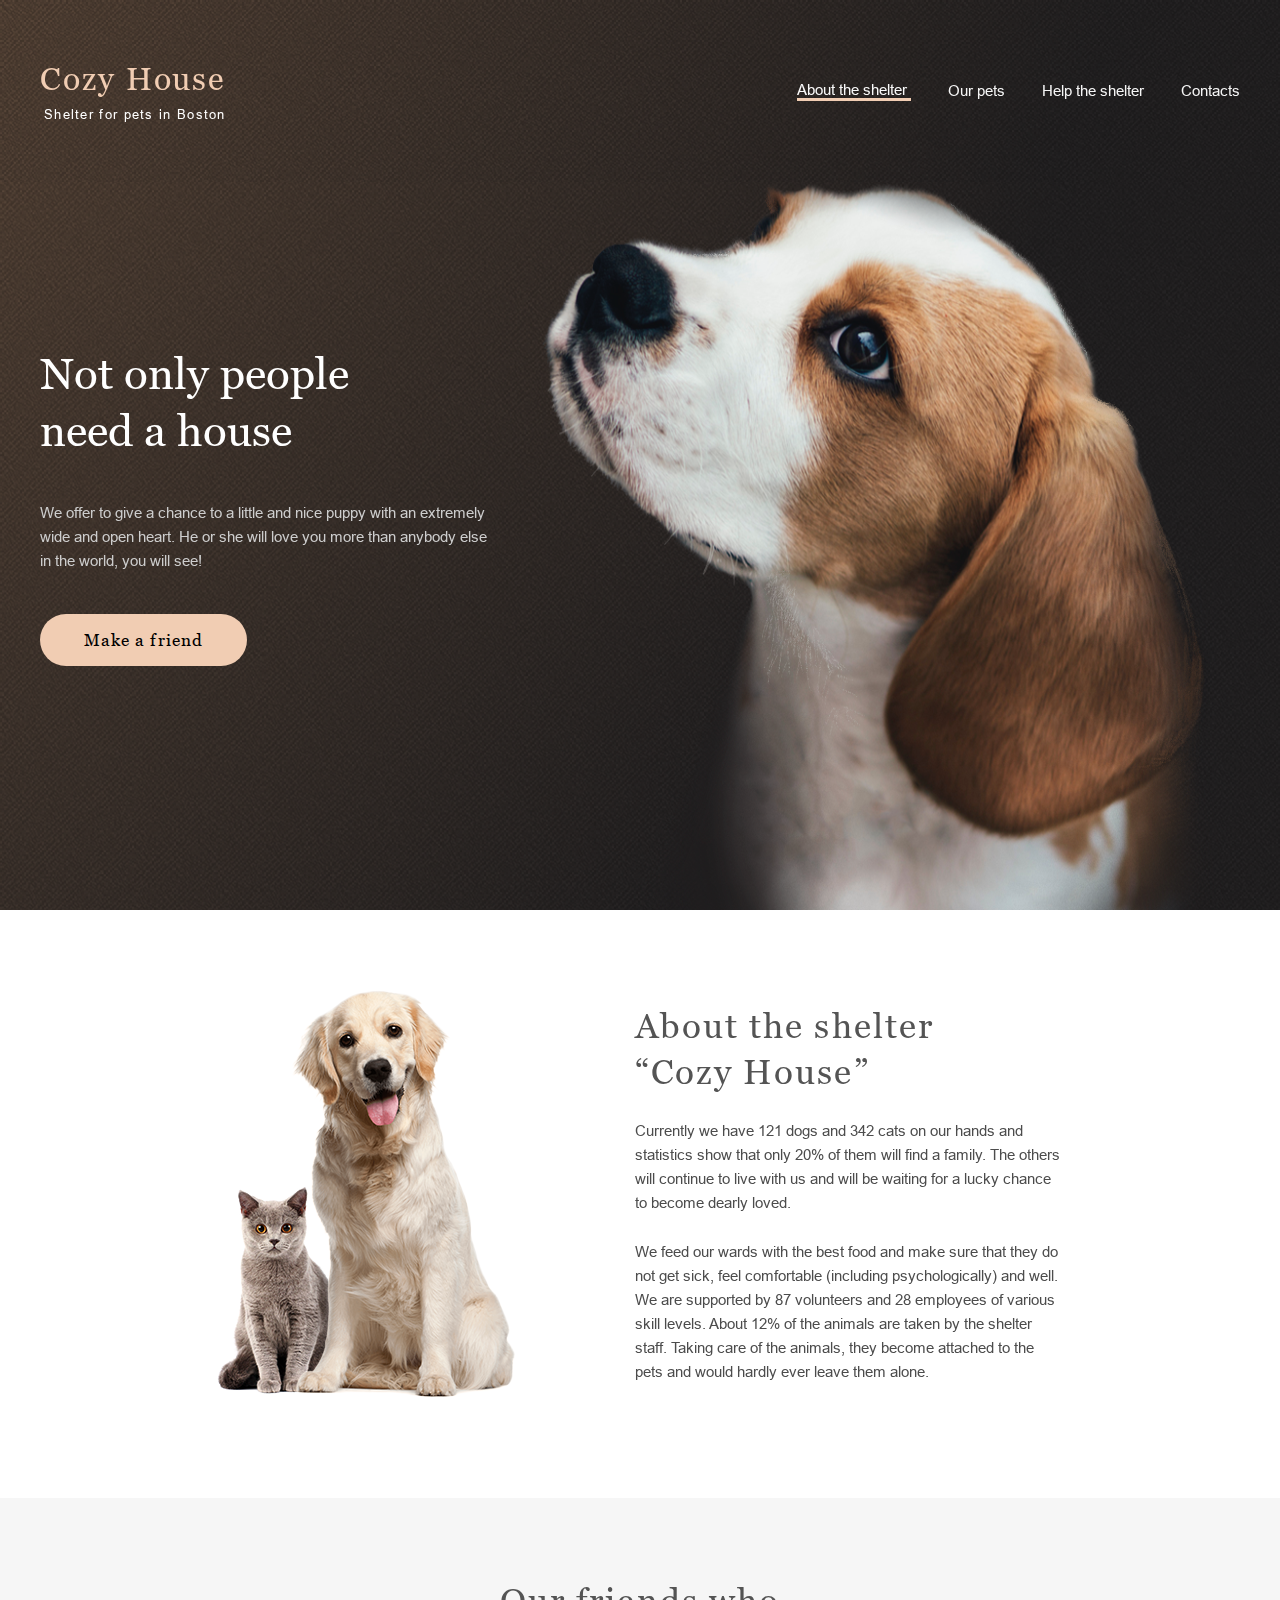
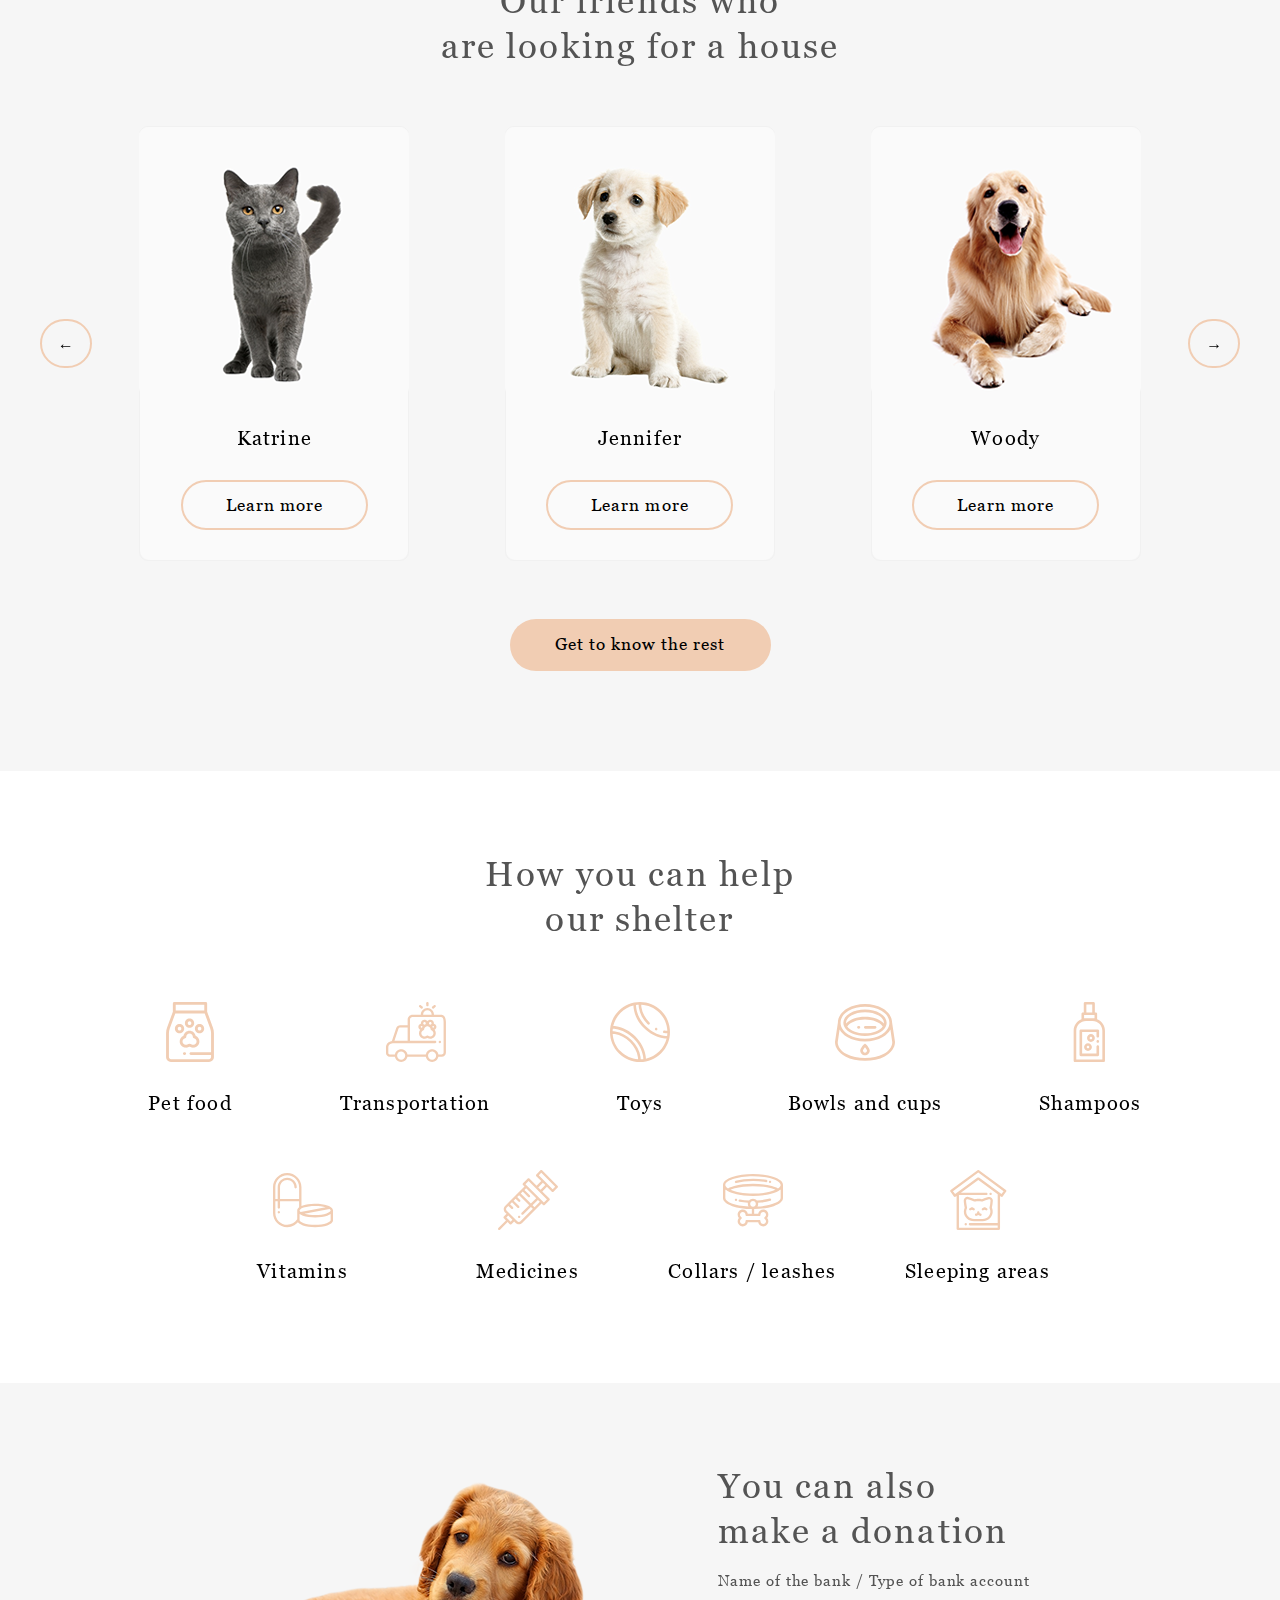
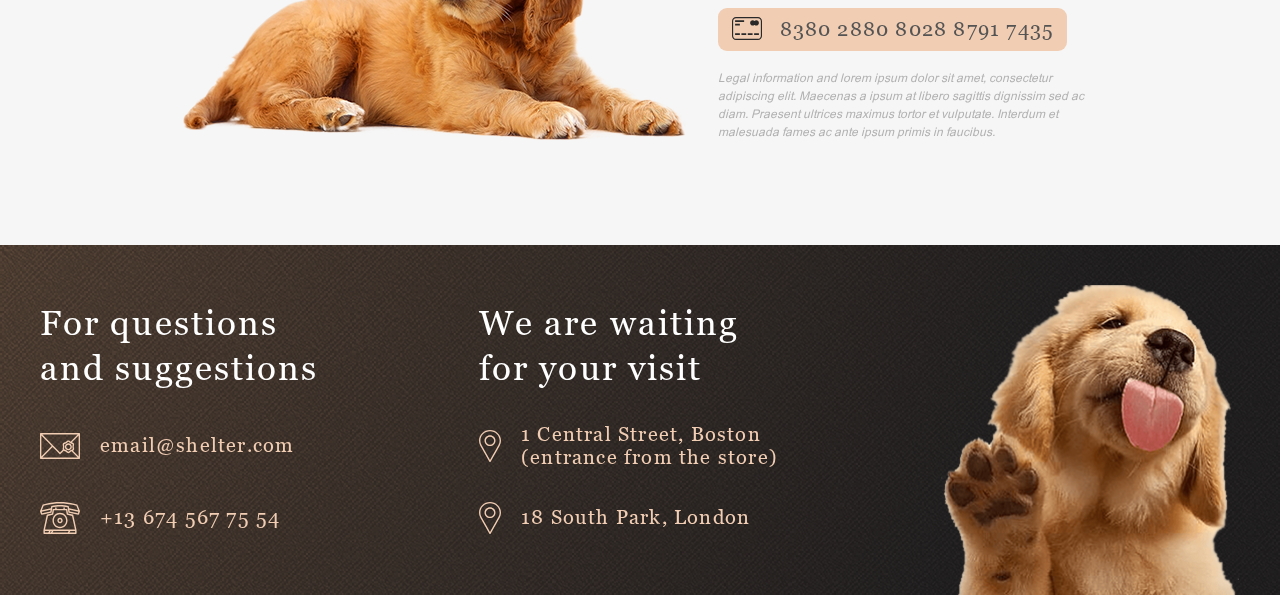
==== pages/main/index.html @ d2a50c0a "refactor: update the project with the previous data" ====
<!DOCTYPE html>
<html lang="en">
  <head>
    <meta charset="UTF-8" />
    <meta http-equiv="X-UA-Compatible" content="IE=edge" />
    <meta name="viewport" content="width=device-width, initial-scale=1.0" />
    <title>Shelter</title>
    <link rel="stylesheet" href="../normalize.css" />
    <link rel="stylesheet" href="style.css" />
    <link
      rel="shortcut icon"
      href="../../assets/icons/help/sleeping-area.svg"
      type="image/x-icon"
    />
  </head>
  <body>
    <!-- <div class="body-wrapper"> -->
    <header class="header">
      <div class="header__logo">
        <h1 class="header__logo logo_title"><a href="#">Cozy House</a></h1>
        <p class="header__logo logo_text">Shelter for pets in Boston</p>
      </div>
      <div class="nav-wrapper">
        <nav class="header__navigation">
          <ul class="navigation__list">
            <li class="navigation__item">
              <a href="#about">About the shelter</a>
            </li>
            <li class="navigation__item">
              <a href="../pets/index.html">Our pets</a>
            </li>
            <li class="navigation__item"><a href="#help">Help the shelter</a></li>
            <li class="navigation__item"><a href="#contacts">Contacts</a></li>
          </ul>
        </nav>
      </div>
      <div class="hamburger">
        <span class="line line1"></span>
        <span class="line line2"></span>
        <span class="line line3"></span>
      </div>
    </header>
    <main class="main">
      <section class="not-only">
        <div class="not-only__text">
          <h2 class="not-only__text_title">Not only people need a house</h2>
          <p class="not-only__text_text">
            We offer to give a chance to a little and nice puppy with an
            extremely wide and open heart. He or she will love you more than
            anybody else in the world, you will see!
          </p>
          <button class="not-only__text_button button" type="button">
            <a href="#friends">Make a friend</a>
          </button>
        </div>
        <div class="not-only__picture">
          <img
            src="../../assets/icons/pets-icons/start-screen-puppy.svg"
            alt="Puppy"
          />
        </div>
      </section>
      <section class="about">
        <div class="about__picture">
          <img
            src="../../assets/icons/pets-icons/about-pets.svg"
            alt="Cat and dog"
          />
        </div>
        <article class="about__text">
          <h3 class="about__text_title">About the shelter “Cozy House”</h3>
          <p class="about__text_text">
            Currently we have 121 dogs and 342 cats on our hands and statistics
            show that only 20% of them will find a family. The others will
            continue to live with us and will be waiting for a lucky chance to
            become dearly loved.
          </p>
          <p class="about__text_text">
            We feed our wards with the best food and make sure that they do not
            get sick, feel comfortable (including psychologically) and well. We
            are supported by 87 volunteers and 28 employees of various skill
            levels. About 12% of the animals are taken by the shelter staff.
            Taking care of the animals, they become attached to the pets and
            would hardly ever leave them alone.
          </p>
        </article>
      </section>
      <section class="friends" id="friends">
        <h3 class="friends__title">
          Our friends who<br />
          are looking for a house
        </h3>
        <section class="friends__items">
          <button class="pagination_button button_prev" type="button">
            &larr;
          </button>
          <div class="items-container">
            <div class="friends__items_item" data-pet="Katrine">
              <div class="item_inner" data-pet="Katrine">
                  <img class="pet-photo-front"
                    src="../../assets/images/pets/katrine.png"
                    alt="Katerine the cat"
                    data-pet="Katrine"
                  />
                  <h4 class="friends__item_title front" data-pet="Katrine">Katrine</h4>
                  <button
                    class="friends__item_button button front"
                    type="button"
                    data-pet="Katrine"
                  >
                    Learn more
                  </button>
              </div>
            </div>
            <div class="friends__items_item" data-pet="Jennifer">
              <div class="item_inner" data-pet="Jennifer">
                  <img
                    class="pet-photo-front"
                    src="../../assets/images/pets/jennifer.png"
                    alt="Jennifer the puppy"
                    data-pet="Jennifer"
                  />
                  <h4 class="friends__item_title front" data-pet="Jennifer">Jennifer</h4>
                  <button
                    class="friends__item_button button front"
                    type="button"
                    data-pet="Jennifer"
                  >
                    Learn more
                  </button>
                </div>
              </div>
            <div class="friends__items_item" data-pet="Woody">
              <div class="item_inner" data-pet="Woody">
                  <img
                  class="pet-photo-front"
                    src="../../assets/images/pets/woody.png"
                    alt="Woody the dog"
                    data-pet="Woody"
                  />
                  <h4 class="friends__item_title front" data-pet="Woody">Woody</h4>
                  <button
                    class="friends__item_button button front"
                    type="button"
                    data-pet="Woody"
                  >
                    Learn more
                  </button>
              </div>
            </div>
          </div>
          <button class="pagination_button button_next" type="button">
            &rarr;
          </button>
        </section>
        <button class="button friends__button" type="button">
          <a href="../../pages/pets/index.html">Get to know the rest</a>
        </button>
      </section>
      <section class="help" id="help">
        <h3 class="help__title">How you can help our shelter</h3>
        <div class="help__items">
          <figure class="help__items_item">
            <img
              class="help__items_item pet-food"
              src="../../assets/icons/help/pet-food.svg"
              alt="pet food"
            />
            <h4 class="help__items_caption">Pet food</h4>
          </figure>
          <figure class="help__items_item">
            <img
              class="help__items_item transportation"
              src="../../assets/icons/help/transportation.svg"
              alt="transportation"
            />
            <h4 class="help__items_caption">Transportation</h4>
          </figure>
          <figure class="help__items_item">
            <img
              class="help__items_item toys"
              src="../../assets/icons/help/toys.svg"
              alt="toys"
            />
            <h4 class="help__items_caption">Toys</h4>
          </figure>
          <figure class="help__items_item">
            <img
              class="help__items_item bowls-and-cups"
              src="../../assets/icons/help/bowls-and-cups.svg"
              alt="Bowls and cups"
            />
            <h4 class="help__items_caption">Bowls and cups</h4>
          </figure>
          <figure class="help__items_item">
            <img
              class="help__items_item shampoos"
              src="../../assets/icons/help/shampoos.svg"
              alt="Shampoos"
            />
            <h4 class="help__items_caption">Shampoos</h4>
          </figure>
          <!-- <div class="item-additional-container"> -->
          <figure class="help__items_item">
            <img
              class="help__items_item vitamins"
              src="../../assets/icons/help/vitamins.svg"
              alt="Vitamins"
            />
            <h4 class="help__items_caption">Vitamins</h4>
          </figure>
          <figure class="help__items_item">
            <img
              class="help__items_item medicines"
              src="../../assets/icons/help/medicines.svg"
              alt="medicines"
            />
            <h4 class="help__items_caption">Medicines</h4>
          </figure>
          <figure class="help__items_item">
            <img
              class="help__items_item collars-leashes"
              src="../../assets/icons/help/collars-leashes.svg"
              alt="collars-leashes"
            />
            <h4 class="help__items_caption">Collars / leashes</h4>
          </figure>
          <figure class="help__items_item">
            <img
              class="help__items_item sleeping-areas"
              src="../../assets/icons/help/sleeping-area.svg"
              alt="sleeping-areas"
            />
            <h4 class="help__items_caption">Sleeping areas</h4>
          </figure>
          <!-- </div> -->
        </div>
      </section>
      <section class="donation">
        <div class="donation__picture">
          <img
            src="../../assets/icons/pets-icons/donation-dog.svg"
            alt="Dog is waiting for your donation"
          />
        </div>
        <article class="donation__text">
          <h3 class="donation__text_title">You can also make a donation</h3>
          <p class="donation__text_text">
            Name of the bank / Type of bank account
          </p>
          <div class="donation__text_card-input">
            <a href="#.">8380 2880 8028 8791 7435</a>
          </div>
          <p class="donation__text_text-terms">
            Legal information and lorem ipsum dolor sit amet, consectetur
            adipiscing elit. Maecenas a ipsum at libero sagittis dignissim sed
            ac diam. Praesent ultrices maximus tortor et vulputate. Interdum et
            malesuada fames ac ante ipsum primis in faucibus.
          </p>
        </article>
      </section>
    </main>
    <footer class="footer" id="contacts">
      <div class="footer_contacts">
        <h3 class="contacts">For questions and suggestions</h3>
        <div class="contacts_email_container">
          <img src="../../assets/icons/other/email.svg" alt="" />
          <a href="mailto:email@shelter.com" class="contacts_email"
            >email@shelter.com</a
          >
        </div>
        <div class="contacts_phone_container">
          <img src="../../assets/icons/other/phone.svg" alt="" />
          <a href="tel:+13 674 567 75 54" class="contacts_phone"
            >+13 674 567 75 54</a
          >
        </div>
      </div>
      <div class="footer_situation">
        <h3 class="situation">We are waiting for your visit</h3>
        <div class="situation_container_boston">
          <img src="../../assets/icons/other/marker-spot.svg" alt="" />
          <a
            href="https://goo.gl/maps/SmED6TMY1D9RCMw39"
            class="situation_boston"
            target="_blank"
            >1 Central Street, Boston <br />(entrance from the store)</a
          >
        </div>
        <div class="situation_container_london">
          <img src="../../assets/icons/other/marker-spot.svg" alt="" />
          <a
            href="https://goo.gl/maps/Q21a84q6QTyJuNzE8"
            class="situation_london"
            target="_blank"
            >18 South Park, London
          </a>
        </div>
      </div>
      <div class="footer-dog">
        <img src="../../assets/icons/pets-icons/footer-puppy.svg" alt="Puppy" />
      </div>
    </footer>
    <!-- </div> -->
    <div class="popup-dark-container">
      <div class="modal">
        <div class="popup-close pagination_button">	
          &#215;
        </div>
        <div class="popup-window"></div>
      </div>
    </div>
    <script type="module" src="script.js"></script>
  </body>
</html>
---- pages/main/style.css ----
:root {
  --color-light-xl: #ffffff;
  --color-light-l: #f6f6f6;
  --color-light-s: #fafafa;
  --color-dark-s: #cdcdcd;
  --color-dark-m: #b2b2b2;
  --color-dark-l: #545454;
  --color-dark-xl: #4c4c4c;
  --color-dark-2xl: #444444;
  --color-dark-3xl: #292929;
  --color-primary: #f1cdb3;
  --color-primary-light: #fddcc4;
  --main-text-color: #000000;
  --h2: 2.75rem;
  --h3: 2.1875rem;
  --h3-mobile: 1.5625rem;
  --h4: 1.25rem;
  --h5-pLarge: 0.9375rem;
  --pSmall: 0.75rem;
  --button-size: 1.0625rem;
  --p-mobile-menu: 2rem;
}

@font-face {
  font-family: Arial;
  src: url(../../assets/fonts/arial/arial-italic.ttf);
  src: url(../../assets/fonts/arial/arial-regular.ttf);
}

@font-face {
  font-family: Georgia;
  src: url(../../assets/fonts/georgia/georgia-bold.ttf);
  src: url(../../assets/fonts/georgia/georgia-italic.ttf);
  src: url(../../assets/fonts/georgia/georgia-regular.ttf);
}

html {
  box-sizing: border-box;
  scroll-behavior: smooth;
}

*,
*::before,
*::after {
  box-sizing: inherit;
  padding: 0;
  margin: 0;
  border: 0;
}

h1,
h2,
h3,
h4,
h5,
h6 {
  margin: 0;
}

/* body styles start */

body {
  max-width: 1280px;
  margin: 0 auto;
  height: 100%;
  overflow-x: hidden;
  display: flex;
  flex-direction: column;
  /* padding: 0 40px; */
}

::-webkit-scrollbar {
  width: 0;
}

/* body styles end */

/* header styles start */

.header {
  margin: 0 auto;
  width: 100%;
  padding: 60px 40px;
  display: flex;
  /* justify-content: space-between; */
  align-items: center;
  background: url(../../assets/noise_transparent@2x.png),
    url(../../assets/images/startscreen-background.png) no-repeat;
}

.header__logo {
  cursor: pointer;
}

.header__logo.logo_title {
  font-size: var(--p-mobile-menu);
  color: var(--color-primary);
  padding-bottom: 0.625rem;
  letter-spacing: 0.06em;
}

.header__logo.logo_text {
  font-size: 13px;
  color: var(--color-light-xl);
  letter-spacing: 0.1em;
  padding-left: 4px;
}

.header__navigation {
  margin-left: auto;
}

.navigation__list {
  min-width: 443px;
  display: flex;
  flex-wrap: wrap;
  flex-direction: row;
  justify-content: space-between;
  align-items: center;
  /* gap: 2.33em; */
}

.navigation__item {
  font-size: var(--h5-pLarge);
}

.nav-wrapper {
  margin-left: auto;
}

.header__logo.logo_text,
.navigation__item,
.not-only__text_text,
.about__text_text {
  font-family: Arial;
  font-weight: normal;
}

.header__logo.logo_title,
.not-only__text_title,
.about__text_title,
.friends__title,
.help__title,
.donation__text_title,
.footer,
.friends__item_title,
.help__items_caption,
.donation,
.contacts,
.situation {
  font-family: Georgia;
  font-weight: normal;
}

.not-only__text_text {
  color: var(--color-dark-s);
}

.navigation__item a {
  color: var(--color-light-l);
}

.navigation__item a:hover {
  color: var(--color-light-s);
}

.navigation__item:nth-child(1) a {
  color: var(--color-light-s);
}

.navigation__item:nth-child(1) a::after {
  content: "";
  display: block;
  width: 7.6em;
  border-bottom: 3px solid var(--color-primary);
}

.hamburger {
  display: none;
  flex-direction: column;
  justify-content: center;
  align-items: center;
  width: 30px;
  height: 25px;
  cursor: pointer;
  user-select: none;
}

.line {
  width: 100%;
  height: 2px;
  background-color: var(--color-primary);
  margin: 3px 0;
  transition: all 0.3s ease-in-out;
}

.hamburger.open .line1 {
  transform: translateY(17px) rotate(90deg) translateY(4px);
}

.hamburger.open .line2 {
  transform: translateY(9px) rotate(90deg) translateY(14px);
}

.hamburger.open .line3 {
  transform: translateY(1px) rotate(90deg) translateY(-6px);
}

@media (max-width: 1279px) {
  .body {
    max-width: 1279px;
  }

  .header {
    width: 100%;
    background-position: center;
    padding: 30px;
    padding-bottom: 0;
  }

  .navigation__item:nth-child(1) a::after {
    top: 4.67em;
  }
}

@media (max-width: 768px) {
  body.open {
    overflow-y: hidden;
  }

  @keyframes slideIn {
    from {
      left: 50%;
    }
    to {
      left: 100%;
    }
  }

  @keyframes slideOut {
    from {
      left: 100%;
    }
    to {
      left: 50%;
    }
  }

  .header {
    padding: 30px 30px 0;
  }

  .navigation__list {
    display: flex;
    flex-direction: column;
    align-items: center;
    justify-content: center;
    gap: 40px;
    position: fixed;
    width: 320px;
    right: -520px;
    top: 0;
    background: var(--color-dark-3xl);
    overflow: hidden;
    z-index: 1000;
    height: 100%;
  }

  .navigation__list.open {
    display: flex;
    position: fixed;
    right: 0px;
    width: 320px;
    color: var(--color-light-s);
    flex-direction: column;
    justify-content: center;
    align-items: center;
    gap: 40px;
    z-index: 1000;
  }

  .nav-wrapper {
    position: relative;
    right: -1020px;
    z-index: 1;
    pointer-events: none;
    background: rgba(0, 0, 0, 0);
    transition: 0.01s all;
  }

  .nav-wrapper.open {
    position: absolute;
    left: 0;
    right: 0;
    width: 100%;
    height: 10000vh;
    z-index: 1;
    pointer-events: all;
    background: rgba(0, 0, 0, 0.4);
    transition: 0.01s all;
  }

  .navigation__item:nth-child(1) a::after {
    top: 10em;
  }

  .hamburger {
    position: fixed;
    right: 30px;
    display: flex;
    z-index: 20;
  }
}

@media (max-width: 321px) {
  .header {
    padding: 30px 10px 0;
    padding-right: 53px;
  }

  .header__logo.open {
    position: absolute;
    top: 15px;
    left: 10px;
    z-index: 10;
  }

  .navigation__list.open {
    right: 0px;
    width: 320px;
  }
}

/* header styles end */

/* not-only styles start */

.not-only {
  margin: 0 auto;
  width: 100%;
  position: relative;
  background: url(../../assets/noise_transparent@2x.png),
    url(../../assets/images/startscreen-background.png);
  background-position: center -7.609375rem;
  padding: 0 40px;
  display: flex;
  justify-content: space-between;
  flex-wrap: wrap;
}

.not-only__text {
  max-width: 28.75rem;
  padding-top: 10.1875rem;
}

.not-only__text_title {
  color: var(--color-light-xl);
  font-size: var(--h2);
  width: 19.375rem;
  line-height: 130%;
}

.not-only__text_text,
.about__text {
  line-height: 160%;
  font-size: var(--h5-pLarge);
}

.not-only__text_text,
.not-only__text_title {
  padding-bottom: 2.6rem;
}

.not-only__text_button {
  background-color: var(--color-primary);
  color: var(--main-text-color);
}

.not-only__picture img {
  height: auto;
  /* width: 100%; */
  max-width: 100%;
}

@media (max-width: 1279px) {
  .not-only {
    padding: 0 30px;
    padding-top: 60px;
    background-position: center -27.875rem;
    justify-content: center;
    flex-wrap: wrap;
  }

  .not-only__text {
    padding-top: 0;
    padding-bottom: 100px;
  }

  .not-only__text_button {
    margin-left: 126px;
  }

  .not-only__picture {
    padding-left: 135px;
  }
}

@media (max-width: 767px) {
  .not-only {
    width: 100%;
    padding: 60px 10px 0;
  }

  .not-only__text {
    text-align: center;
  }

  .not-only__text_title {
    width: 100%;
  }

  .not-only__text_button {
    margin-left: 0;
  }
}

@media (max-width: 650px) {
  .not-only__picture {
    padding-left: 0px;
  }
}

@media (max-width: 321px) {
  .not-only__text_title {
    width: calc(100% - 40px);
    font-size: var(--h3-mobile);
    letter-spacing: 0.06em;
    margin-left: 20px;
  }

  .not-only__picture {
    max-width: 261px;
    margin-left: 40px;
  }
}

/* not-only styles end */

/* button styles */

.button {
  width: 207px;
  height: 52px;
  border-radius: 100px;
  letter-spacing: 0.06em;
  font-family: "Georgia";
  font-style: normal;
  font-weight: 400;
  font-size: var(--button-size);
}

.button,
.pagination_button {
  cursor: pointer;
  transform: scale(1);
  transition: transform background-color 0.5s;
}

.button:hover,
.pagination_button:hover {
  background-color: var(--color-primary-light);
  transform: scale(1.2);
  transition: transform 0.5s;
}

/* about section styles start */

.about {
  margin: 0 auto;
  padding: 80px 156px 100px;
  display: flex;
  justify-content: space-around;
  align-items: center;
}

.about__text {
  width: 100%;
  max-width: 26.875rem;
  /* margin-left: 7.35rem; */
  color: var(--color-dark-xl);
}

.about__text_title,
.friends__title,
.help__title,
.donation__text_title {
  font-size: var(--h3);
  color: var(--color-dark-l);
  line-height: 130%;
  width: 23.125rem;
  letter-spacing: 0.06em;
}

.about__text h3:nth-child(1),
.about__text p:nth-child(2) {
  padding-bottom: 25px;
}

.about__picture img {
  height: auto;
  max-width: 100%;
}

@media (max-width: 1080px) {
  .about {
    padding: 80px 40px 100px;
  }

  .about__picture img {
    padding-right: 20px;
  }
}

@media (max-width: 769px) {
  .about {
    flex-direction: column-reverse;
    gap: 80px;
    align-items: center;
  }

  .about__picture img {
    padding-right: 0;
  }
}

@media (max-width: 767px) {
  .about__text_title {
    text-align: center;
    margin: 0 auto;
    width: 80%;
  }

  .about__text_text {
    text-align: justify;
  }
}

@media (max-width: 321px) {
  .about {
    padding: 42px 25px;
    gap: 42px;
  }

  .about__text_title {
    width: 100%;
    font-size: var(--h3-mobile);
    text-align: center;
  }

  .about__text {
    width: 100%;
    margin-left: 0;
    text-align: justify;
  }

  .about__picture {
    max-width: 261px;
  }
}

/* about section styles end */

/* friends section styles start */

.friends {
  width: 100%;
  background-color: var(--color-light-l);
  display: flex;
  flex-direction: column;
  justify-content: center;
  align-items: center;
  padding: 80px 40px 100px;
  gap: 3.6rem;
}

.friends__title {
  text-align: center;
  width: 25rem;
  letter-spacing: 0.06em;
}

.friends__items {
  position: relative;
  min-width: 100%;
  display: flex;
  justify-content: space-between;
  align-items: center;
  cursor: pointer;
}

.items-container {
  width: 100%;
  display: flex;
  justify-content: space-around;
  align-items: center;
}

.friends__items_item {
  position: inherit;
  flex-basis: 270px;
  height: 435px;
  border: 1px solid #f1f1f1;
  border-radius: 9px;
  perspective: 1px;
}

.item_inner {
  position: relative;
  width: 270px;
  height: 100%;
  background-color: var(--color-light-s);
  display: flex;
  flex-direction: column;
  justify-content: center;
  align-items: center;
  padding: 0 41.5px 30px;
  position: absolute;
  width: 100%;
  height: 100%;
  border-radius: 10px;
  z-index: 10;
}

.item_inner img {
  height: auto;
  width: 270px;
  border-radius: 9px;
}

.friends__items_item:hover .item_inner {
  background-color: var(--color-light-xl);
  box-shadow: 0 5px 30px 0 rgba(0,0,0,0.2);
}

.friends__items_item:hover .friends__item_button {
  background-color: var(--color-primary);
}

.friends__item_title {
  padding: 30px 0;
  font-size: var(--h4);
  letter-spacing: 0.06em;
}

.friends__item_button {
  border: 2px solid var(--color-primary);
  border-radius: 100px;
  width: 187px;
  background-color: inherit;
}

.friends__item_button:hover,
.pagination_button:hover {
  border: none;
}

.pagination_button {
  width: 56px;
  height: 49px;
  border: 2px solid var(--color-primary);
  border-radius: 100px;
  background-color: inherit;
}

.friends__button {
  width: 261px;
  background-color: var(--color-primary);
}

@media (max-width: 1050px) {
  .friends__items_item:nth-child(3) {
    display: none;
  }
}

@media (max-width: 769px) {
  .items-container {
    gap: 40px;
  }

  .friends__title {
    width: 100%;
  }
}

@media (max-width: 706px) {
  .friends__items_item:nth-child(2) {
    display: none;
  }

  .friends__items {
    flex-wrap: wrap;
    justify-content: space-around;
  }

  .friends__items_item {
    margin-bottom: 20px;
  }

  .pagination_button {
    width: 52px;
    height: 52px;
  }

  .button_prev {
    order: 1;
  }

  .button_next {
    order: 2;
  }
}

@media (max-width: 321px) {
  .friends {
    width: 100%;
    padding: 42px 10px;
    gap: 42px;
  }

  .friends__title {
    font-size: var(--h3-mobile);
  }
}


@keyframes move-right {
  from {left: -640px;}
  to {left: -1280px;}
}

.transition-right {
  animation-name: move-right;
  animation-duration: 2s;
}

@keyframes move-left {
  from {left: -640px;}
  to {left: 0px;}
}

.transition-left {
  animation-name: move-left;
  animation-duration: 2s;
}

/* friends section styles end */

/* help section styles start */

.help {
  width: 100%;
  display: flex;
  flex-direction: column;
  justify-content: center;
  align-items: center;
  padding: 80px 40px 100px;
}

.help__title {
  letter-spacing: 0.06em;
  text-align: center;
  padding-bottom: 60px;
}

.help__items {
  /* width: 1026px; */
  display: flex;
  flex-wrap: wrap;
  justify-content: center;
  align-items: center;
  text-align: center;
  gap: 55px;
}

.help__items_caption {
  padding-top: 30px;
  font-size: var(--h4);
  letter-spacing: 0.06em;
}

.help__items_item {
  flex-basis: 170px;
}

@media (max-width: 1279px) {
  .help__items {
    width: 100%;
    justify-content: space-around;
  }

  .help__items_item {
    flex-basis: 250px;
  }
}

@media (max-width: 941px) {
  .help__items_item {
    flex-basis: 190px;
  }
}

@media (max-width: 769px) {
  .help {
    padding: 80px 69px 100px;
  }

  .help__items {
    gap: 52px;
  }

  .help__items_item {
    flex-basis: 170px;
  }
}

@media (max-width: 529px) {
  .help {
    padding: 80px 20px 100px;
  }

  .help__items {
    gap: 30px;
  }
}

@media (max-width: 321px) {
  .help {
    width: 100%;
    padding: 42px 15px;
  }

  .help__title {
    width: 250px;
    font-size: var(--h3-mobile);
    padding-bottom: 42px;
  }

  .help__items_caption {
    font-size: var(--h5-pLarge);
    padding-top: 23px;
  }

  .help__items_item {
    width: 40%;
    flex-basis: 130px;
  }

  .help__items {
    gap: 23px;
    justify-content: flex-start;
  }
}

/* help section styles end */

/* donation section styles start */

.donation {
  width: 100%;
  background-color: var(--color-light-l);
  display: flex;
  justify-content: center;
  align-items: center;
  padding: 80px 40px 100px;
}

.donation__picture {
  padding-top: 15px;
}

.donation__picture img {
  height: auto;
  max-width: 100%;
  text-align: center;
}

.donation__text {
  display: flex;
  flex-direction: column;
  width: 23.75rem;
  height: 17.625rem;
  gap: 1.14rem;
  margin-left: 30px;
}

.donation__text_title {
  width: 300px;
  letter-spacing: 0.06em;
  font-size: var(--h3);
}

.donation__text_text {
  letter-spacing: 0.06em;
  font-size: var(--h5-pLarge);
  color: var(--color-dark-l);
}

.donation__text_card-input {
  background-color: var(--color-primary);
  border-radius: 9px;
  width: 349px;
  padding: 10px 5px 10px 44px;
}

.donation__text_card-input a {
  letter-spacing: 0.06em;
  font-size: var(--h4);
  color: var(--color-dark-l);
  text-align: center;
  position: relative;
  padding-left: 18px;
}

.donation__text_card-input a::before {
  content: url(../../assets/icons/other/credit-card.svg);
  position: absolute;
  left: -30px;
  top: 0;
}

.donation__text_text-terms {
  color: var(--color-dark-m);
  font-family: Arial;
  font-style: italic;
  font-size: var(--pSmall);
  line-height: 18px;
}

@media (max-width: 769px) {
  .donation {
    /* padding: 80px 132px 100px; */
    flex-direction: column-reverse;
    justify-content: center;
    align-items: center;
    gap: 45px;
  }

  .donation__text {
    /* width: 100%; */
    margin-left: 0;
  }
}

@media (max-width: 767px) {
  .donation {
    padding: 42px 20px;
    text-align: center;
  }

  .donation__text {
    align-items: center;
  }

  .donation__text_title {
    font-size: var(--h3-mobile);
  }

  .donation__text_card-input {
    width: 100%;
  }

  .donation__text_text-terms {
    text-align: justify;
  }
}

@media (max-width: 391px) {
  .donation {
    gap: 17px;
  }

  .donation__text {
    padding: 0 10px;
    max-width: 301px;
    gap: 20px;
  }

  .donation__text_text {
    letter-spacing: 0;
  }

  .donation__text_title {
    width: 80%;
  }

  .donation__text_card-input {
    height: 43px;
  }

  .donation__text_card-input a {
    font-size: var(--h5-pLarge);
  }

  .donation__text_card-input a::before {
    top: -1px;
  }
}

/* donation styles end */

/* footer styles start */

.footer {
  width: 100%;
  background: url(../../assets/noise_transparent@2x.png),
    url(../../assets/images/startscreen-background.png);
  margin: 0 auto;
  display: grid;
  grid-template-columns: repeat(3, 1fr);
  align-items: center;
  justify-items: flex-start;
  padding: 40px 40px 0 40px;
}

.footer_contacts,
.footer_situation {
  display: flex;
  flex-direction: column;
  justify-content: flex-start;
  justify-self: stretch;
  font-size: var(--h4);
  color: var(--color-primary);
  letter-spacing: 0.06em;
  align-self: start;
  padding-top: 15px;
}

.footer_contacts {
  gap: 40px;
}

.footer_situation {
  padding-left: 39px;
  gap: 33px;
}

.contacts,
.situation {
  width: 279px;
  height: 90px;
  font-size: var(--h3);
  color: var(--color-light-xl);
  letter-spacing: 0.06em;
  line-height: 130%;
}

.contacts_email_container,
.contacts_phone_container,
.situation_container_boston,
.situation_container_london {
  display: flex;
  align-items: center;
  gap: 20px;
}

.footer-dog {
  justify-self: end;
}

.footer-dog img {
  height: auto;
  max-width: 100%;
}

@media (max-width: 1100px) {
  .footer {
    grid-template-columns: repeat(2, 1fr);
    gap: 65px 14px;
    align-items: center;
    padding: 30px 30px 0 30px;
  }

  .footer_contacts {
    justify-self: center;
    padding-top: 0;
  }

  .footer_situation {
    padding-left: 10px;
    padding-top: 0;
    justify-self: self-start;
  }

  .footer-dog {
    grid-column-end: span 2;
    justify-self: center;
  }
}

@media (max-width: 682px) {
  .footer {
    display: flex;
    flex-direction: column;
    align-items: center;
    gap: 40px;
  }

  .footer_contacts,
  .footer_situation {
    align-self: center;
    gap: 40px;
  }

  .contacts,
  .situation {
    text-align: center;
  }
}

@media (max-width: 320px) {
  .footer {
    padding: 30px 10px 0;
  }

  .contacts_email_container,
  .contacts_phone_container {
    justify-content: center;
  }

  .footer_situation {
    padding-left: 0;
  }

  .contacts,
  .situation {
    font-size: var(--h3-mobile);
    height: 64px;
  }

  .footer-dog img {
    width: 100%;
    max-width: 260px;
  }
}

.popup-dark-container {
  position: fixed;
  width: 100%;
  height: 100%;
  z-index: -1000;
  pointer-events: none;
  background: rgba(0, 0, 0, 0);
  transition: 300ms all;
}

.darken-show {
  margin: 0 auto;
  left: 0;
  right: 0;
  z-index: 11;
  pointer-events: all;
  background: rgba(0, 0, 0, 0.4);
}

.modal {
  /* max-width: 952px; */
  /* height: 100vh; */
  display: flex;
  flex-direction: column;
  justify-content: center;
  align-items: center;
  position: absolute;
  box-sizing: border-box;
  padding: 2em;
  transform: scale(0);
  z-index: -777;
  opacity: 0;
  pointer-events: none;
  transition: 300ms all;
}

.modal-show {
  /* max-width: 901px; */
  height: 100vh;
  left: 0;
  right: 0;
  /* bottom: 134px; */
  margin: 0 auto;
  /* height: calc(100vh - 10%); */
  z-index: 77;
  pointer-events: all;
  opacity: 1;
  transform: scale(1);
}

.popup-close {
  margin-right: px;
  margin-left: auto;
  text-align: center;
  padding-top: 10px;
  font-size: 1.5rem;
  align-self: stretch;
  width: 52px;
  height: 52px;
  cursor: pointer;
}

.popup-window {
  max-width: 901px;
  background: white;
  box-shadow: 0px 2px 35px 14px rgb(13 13 13 / 4%);
  border-radius: 10px;
  align-self: center;
  display: flex;
  justify-content: center;
  align-items: center;
  font-family: Georgia;
  font-weight: 400;
  gap: 30px;
  padding: 50px 20px;
  margin-right: 50px;
}

.popup_picture img {
  max-width: 501px;
  width: 100%;
  height: auto;
  border-radius: 10px;
}

.popup_description {
  width: 50%;
  letter-spacing: 0.06em;
}

.description_title {
  font-size: var(--h3);
  padding-bottom: 10px;
}

.description_type-of-pet {
  font-size: var(--h4);
  padding-bottom: 40px;
}

.description_text {
  line-height: 110%;
  padding-bottom: 40px;
}

.description_other {
  padding-left: 15px;
}

.description_other li {
  list-style: disc;
  color: var(--color-primary);
}

.description_other span {
  color: #000000;
}

.popup-close:hover {
  background-color: #f1cdb3;
}

@media (max-width: 768px) {
  .popup_picture img {
    display: none;
  }

  .popup-window {
    padding: 10px;
    gap: 0;
  }

  .popup_description {
    width: 100%;
    text-align: justify;
  }
}
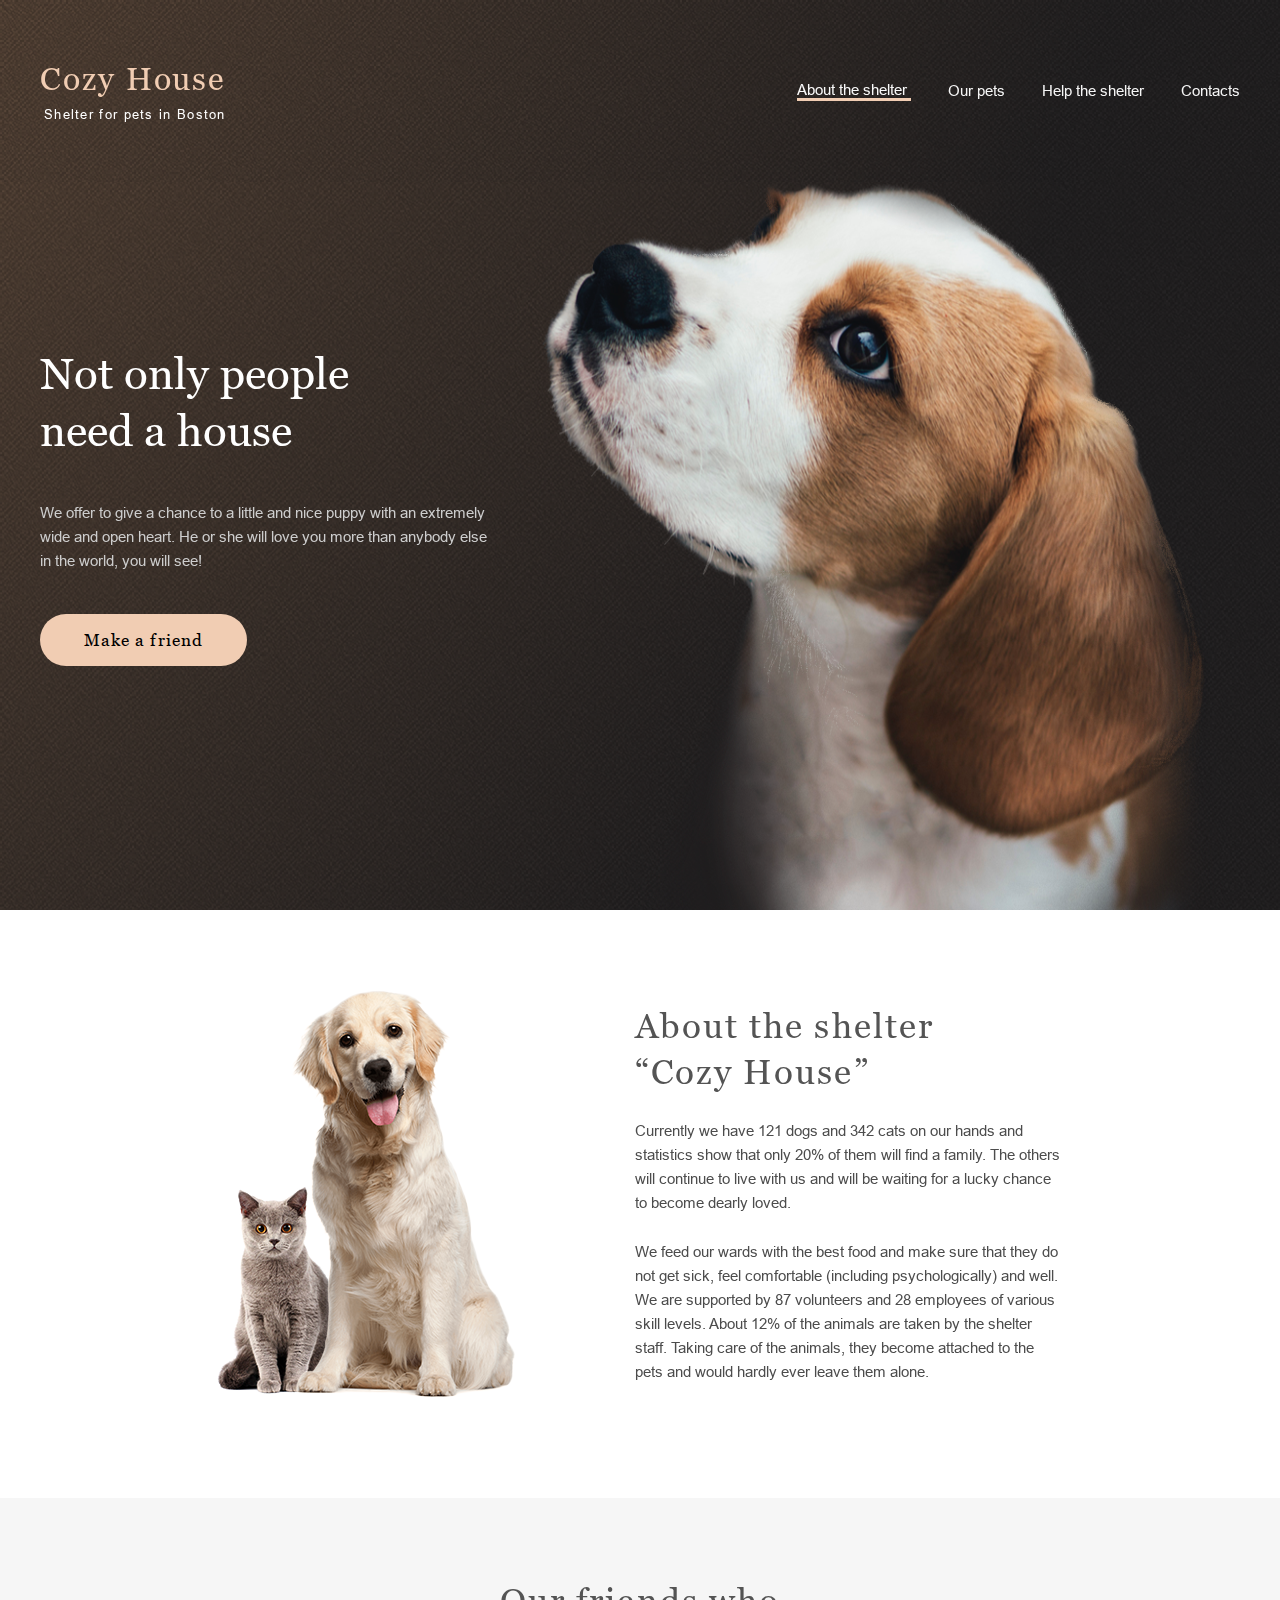
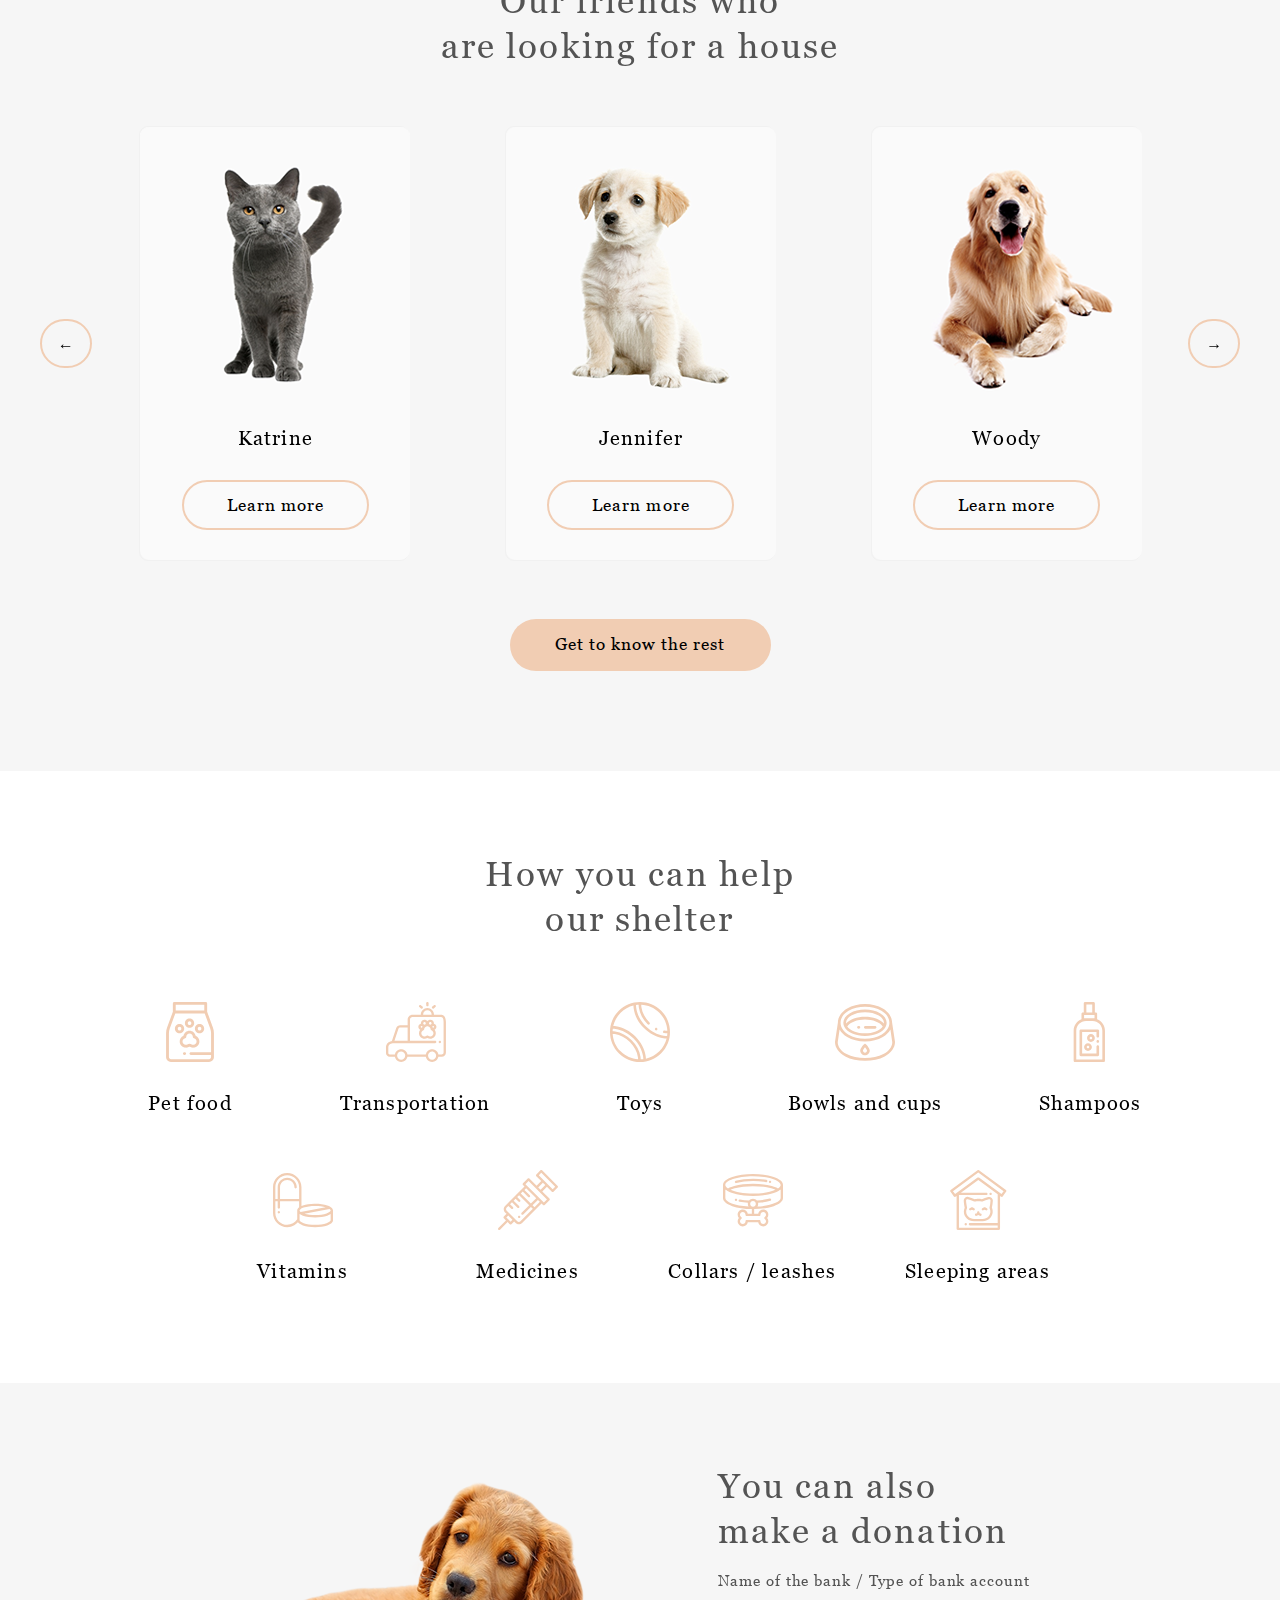
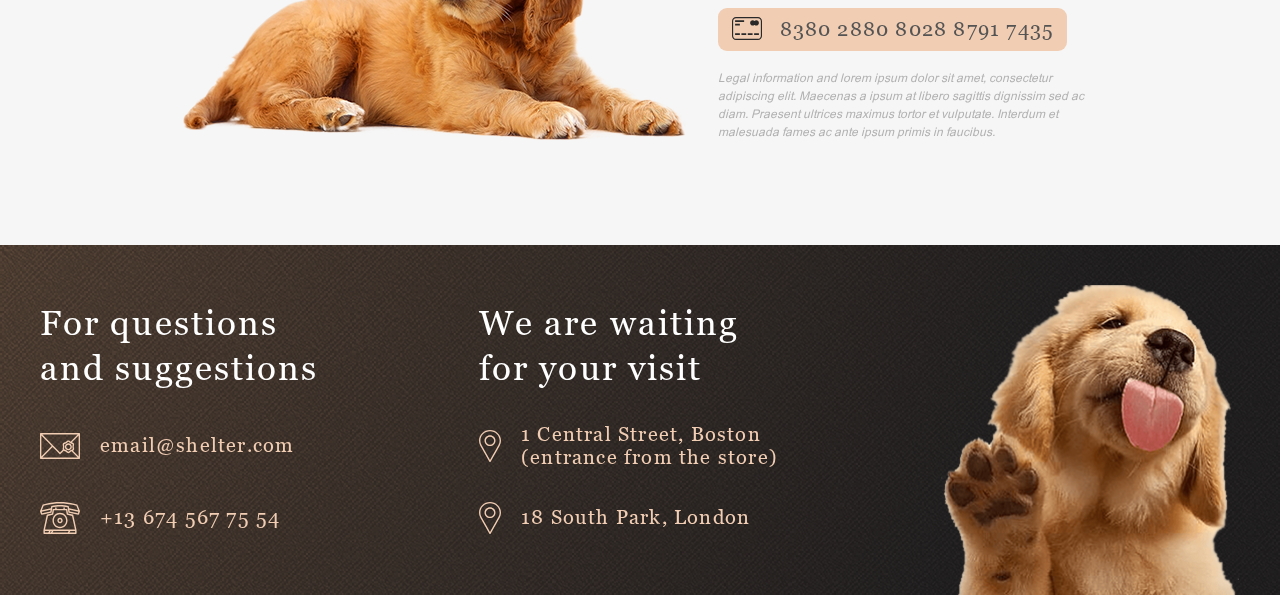
==== commit 06ac7cc7: "fix: fix popup appearance" ====
--- a/pages/main/index.html
+++ b/pages/main/index.html
@@ -304,8 +304,10 @@
     <!-- </div> -->
     <div class="popup-dark-container">
       <div class="modal">
-        <div class="popup-close pagination_button">	
-          &#215;
+        <div class="close-popup">
+          <div class="popup-close pagination_button">	
+            &#215;
+          </div>
         </div>
         <div class="popup-window"></div>
       </div>
--- a/pages/main/style.css
+++ b/pages/main/style.css
@@ -625,8 +625,6 @@
   align-items: center;
   padding: 0 41.5px 30px;
   position: absolute;
-  width: 100%;
-  height: 100%;
   border-radius: 10px;
   z-index: 10;
 }
@@ -1151,7 +1149,8 @@
   z-index: -1000;
   pointer-events: none;
   background: rgba(0, 0, 0, 0);
-  transition: 300ms all;
+  transition: opacity 0.5s;
+  opacity: 0;
 }
 
 .darken-show {
@@ -1161,11 +1160,12 @@
   z-index: 11;
   pointer-events: all;
   background: rgba(0, 0, 0, 0.4);
+  transition: opacity 0.5s;
+  opacity: 1;
 }
 
 .modal {
-  /* max-width: 952px; */
-  /* height: 100vh; */
+  height: 100vh;
   display: flex;
   flex-direction: column;
   justify-content: center;
@@ -1177,21 +1177,24 @@
   z-index: -777;
   opacity: 0;
   pointer-events: none;
-  transition: 300ms all;
+  transition: all 0.5s ease-in-out;
 }
 
 .modal-show {
-  /* max-width: 901px; */
   height: 100vh;
+  z-index: 77;
   left: 0;
   right: 0;
-  /* bottom: 134px; */
-  margin: 0 auto;
-  /* height: calc(100vh - 10%); */
-  z-index: 77;
+  margin: 0 auto;  
   pointer-events: all;
   opacity: 1;
   transform: scale(1);
+  transition: all 0.5s;
+}
+
+.close-popup {
+  max-width: 940px;
+  width: 100%;
 }
 
 .popup-close {
@@ -1217,13 +1220,15 @@
   align-items: center;
   font-family: Georgia;
   font-weight: 400;
-  gap: 30px;
-  padding: 50px 20px;
   margin-right: 50px;
 }
 
+.popup_picture {
+  flex: 1;
+}
+
 .popup_picture img {
-  max-width: 501px;
+  max-width: 100%;
   width: 100%;
   height: auto;
   border-radius: 10px;
@@ -1232,6 +1237,7 @@
 .popup_description {
   width: 50%;
   letter-spacing: 0.06em;
+  padding: 10px 20px;
 }
 
 .description_title {
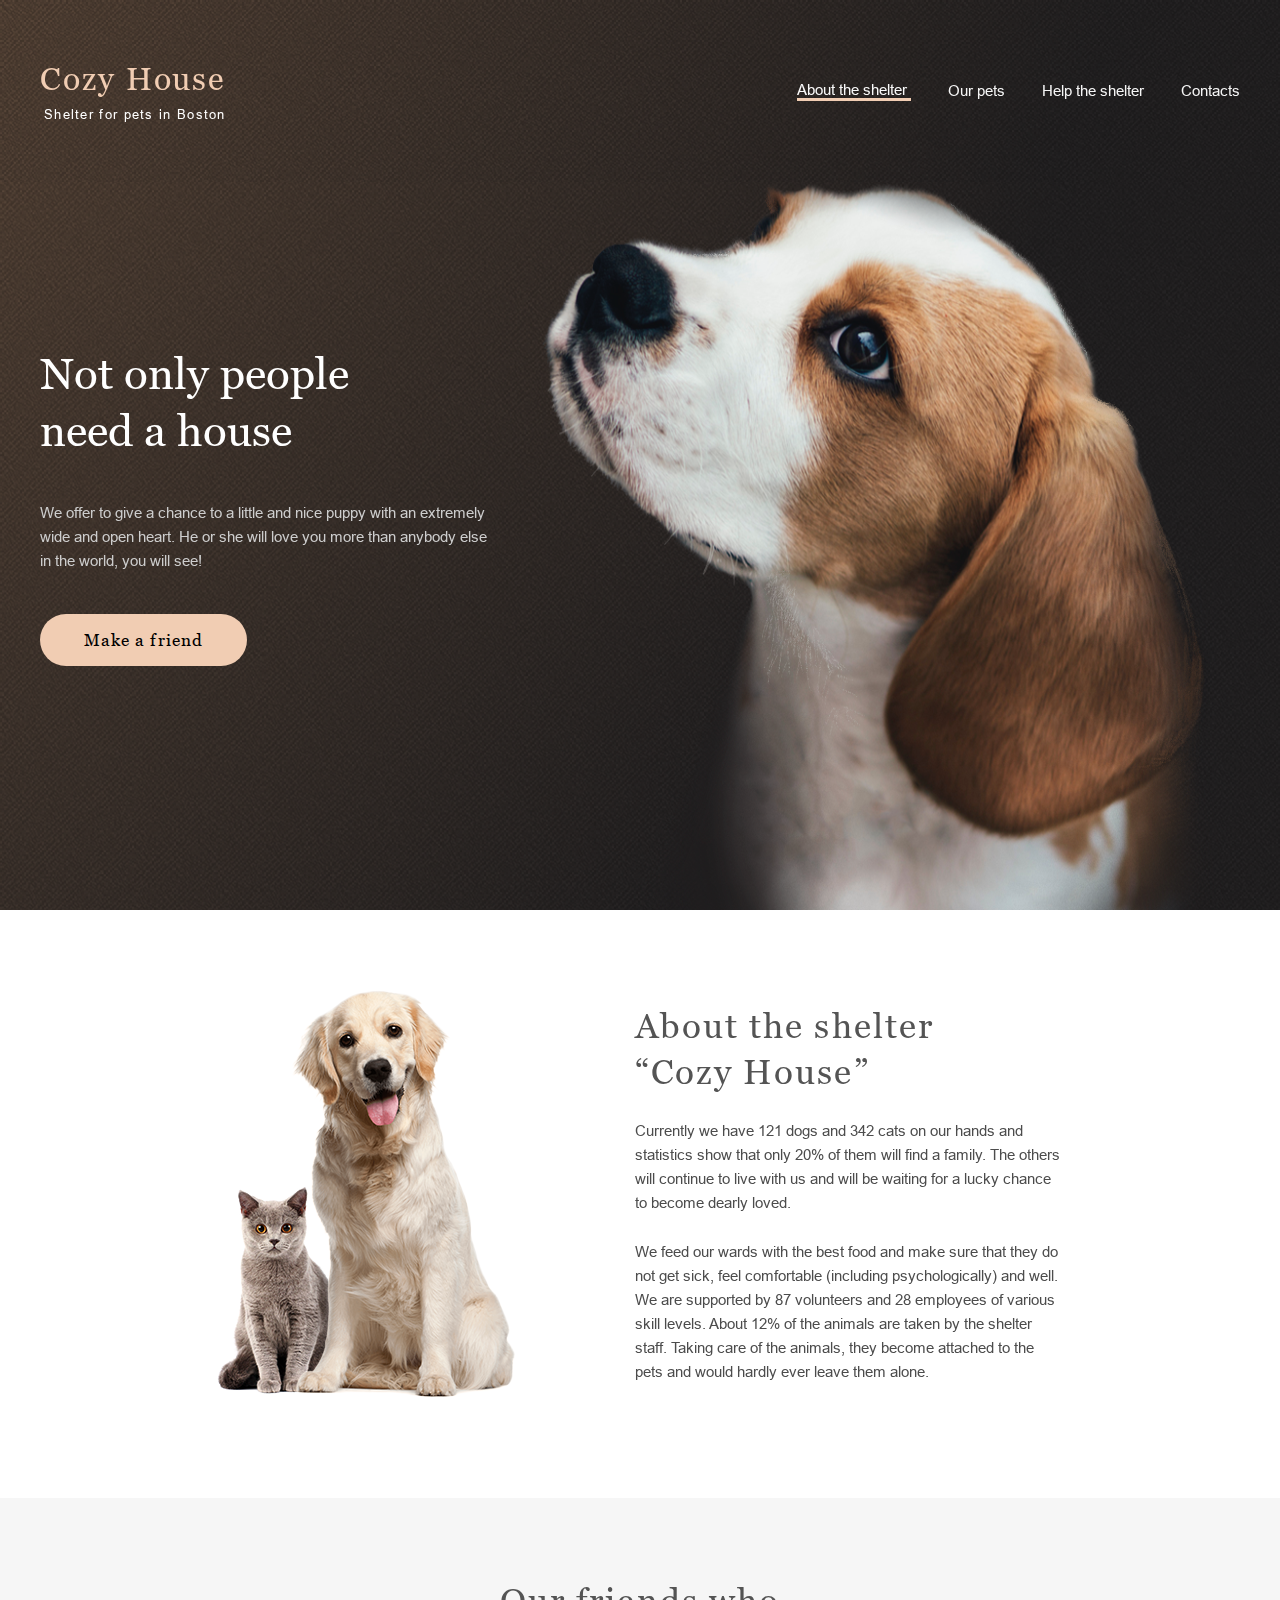
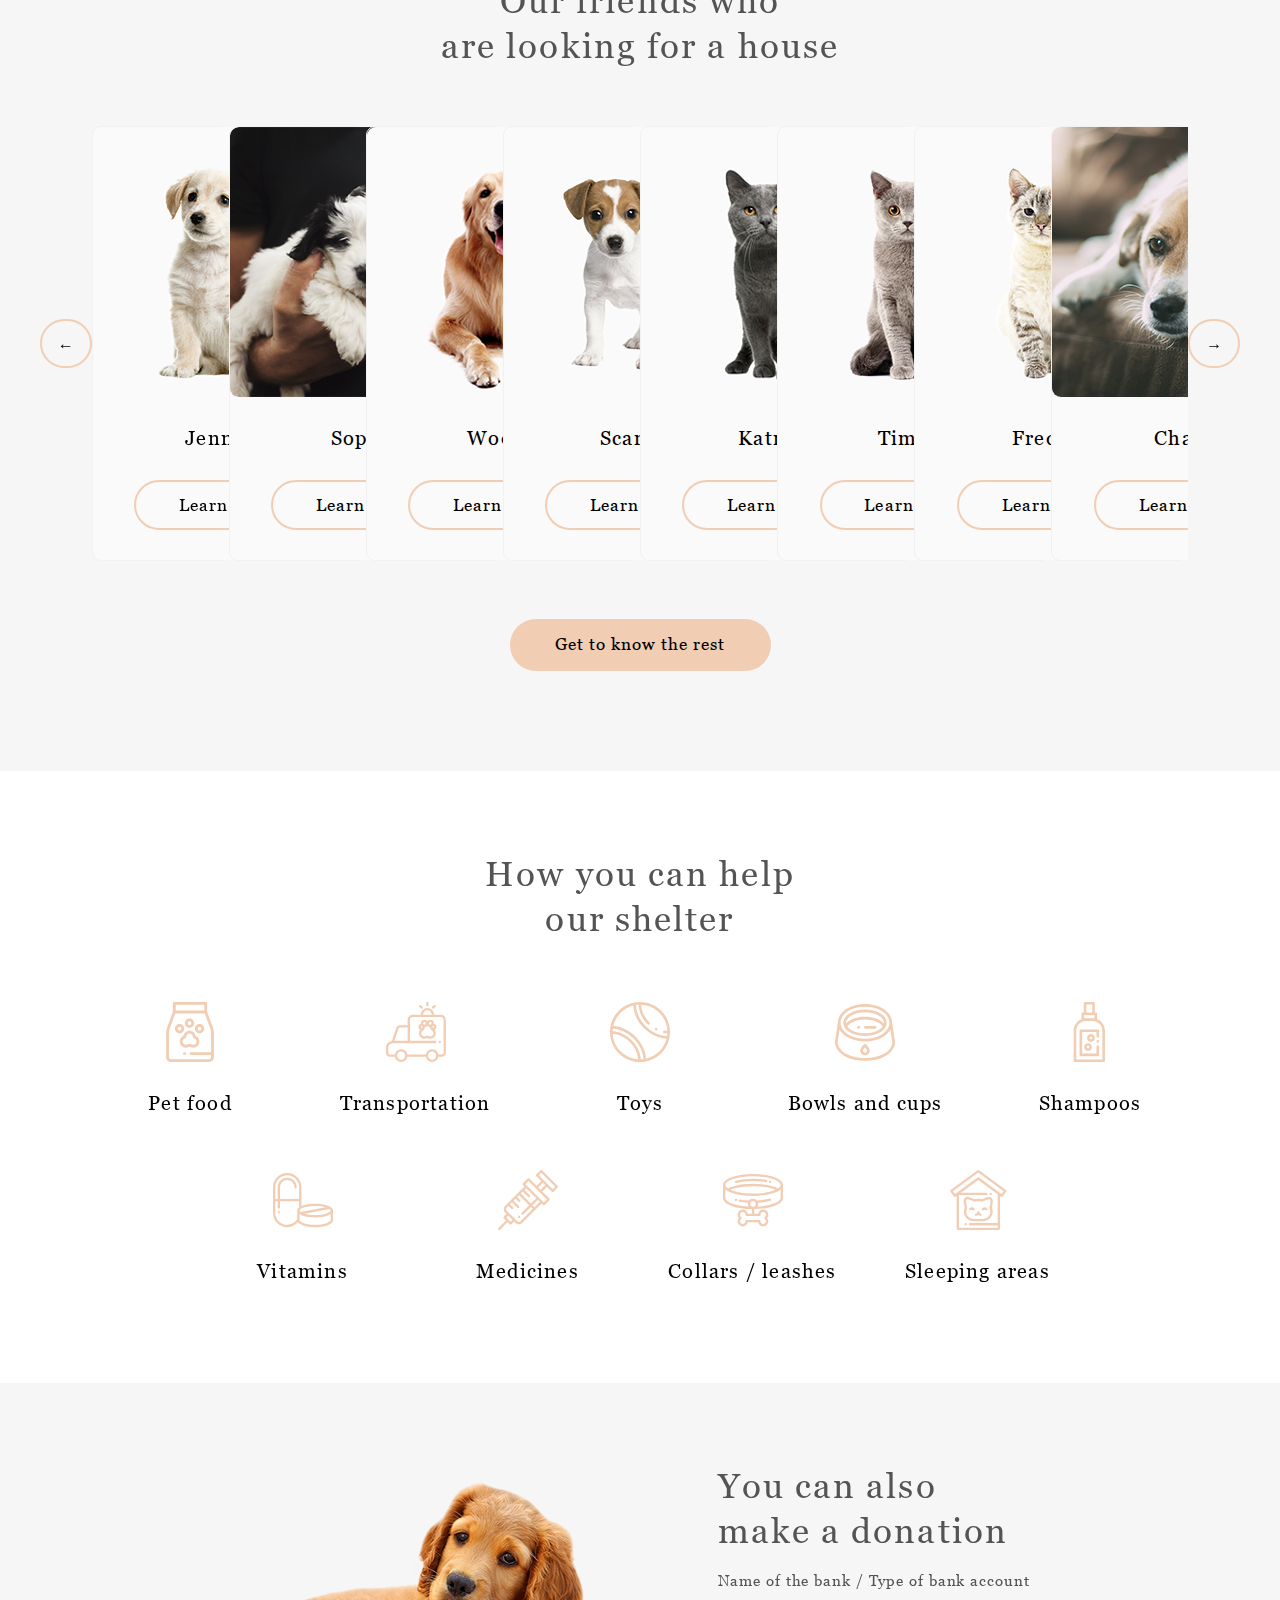
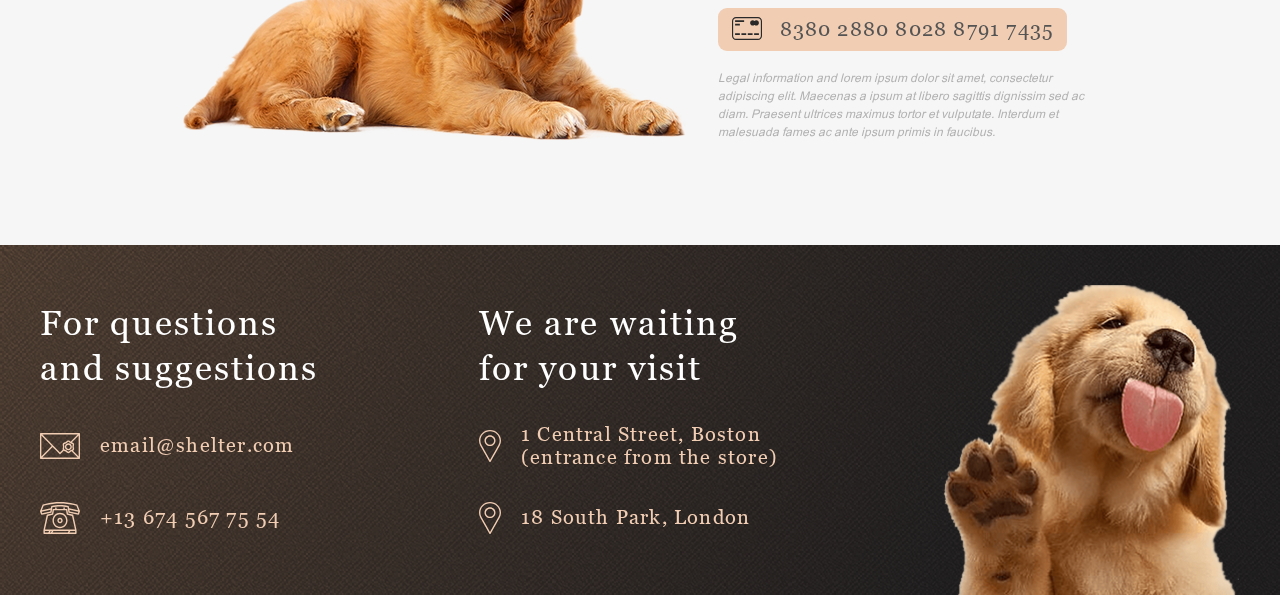
==== commit 3ac83d4d: "feat: implement a class PetCard" ====
--- a/pages/main/index.html
+++ b/pages/main/index.html
@@ -95,7 +95,7 @@
             &larr;
           </button>
           <div class="items-container">
-            <div class="friends__items_item" data-pet="Katrine">
+            <!-- <div class="friends__items_item" data-pet="Katrine">
               <div class="item_inner" data-pet="Katrine">
                   <img class="pet-photo-front"
                     src="../../assets/images/pets/katrine.png"
@@ -147,7 +147,7 @@
                     Learn more
                   </button>
               </div>
-            </div>
+            </div> -->
           </div>
           <button class="pagination_button button_next" type="button">
             &rarr;
--- a/pages/main/style.css
+++ b/pages/main/style.css
@@ -603,6 +603,7 @@
   display: flex;
   justify-content: space-around;
   align-items: center;
+  overflow: hidden;
 }
 
 .friends__items_item {
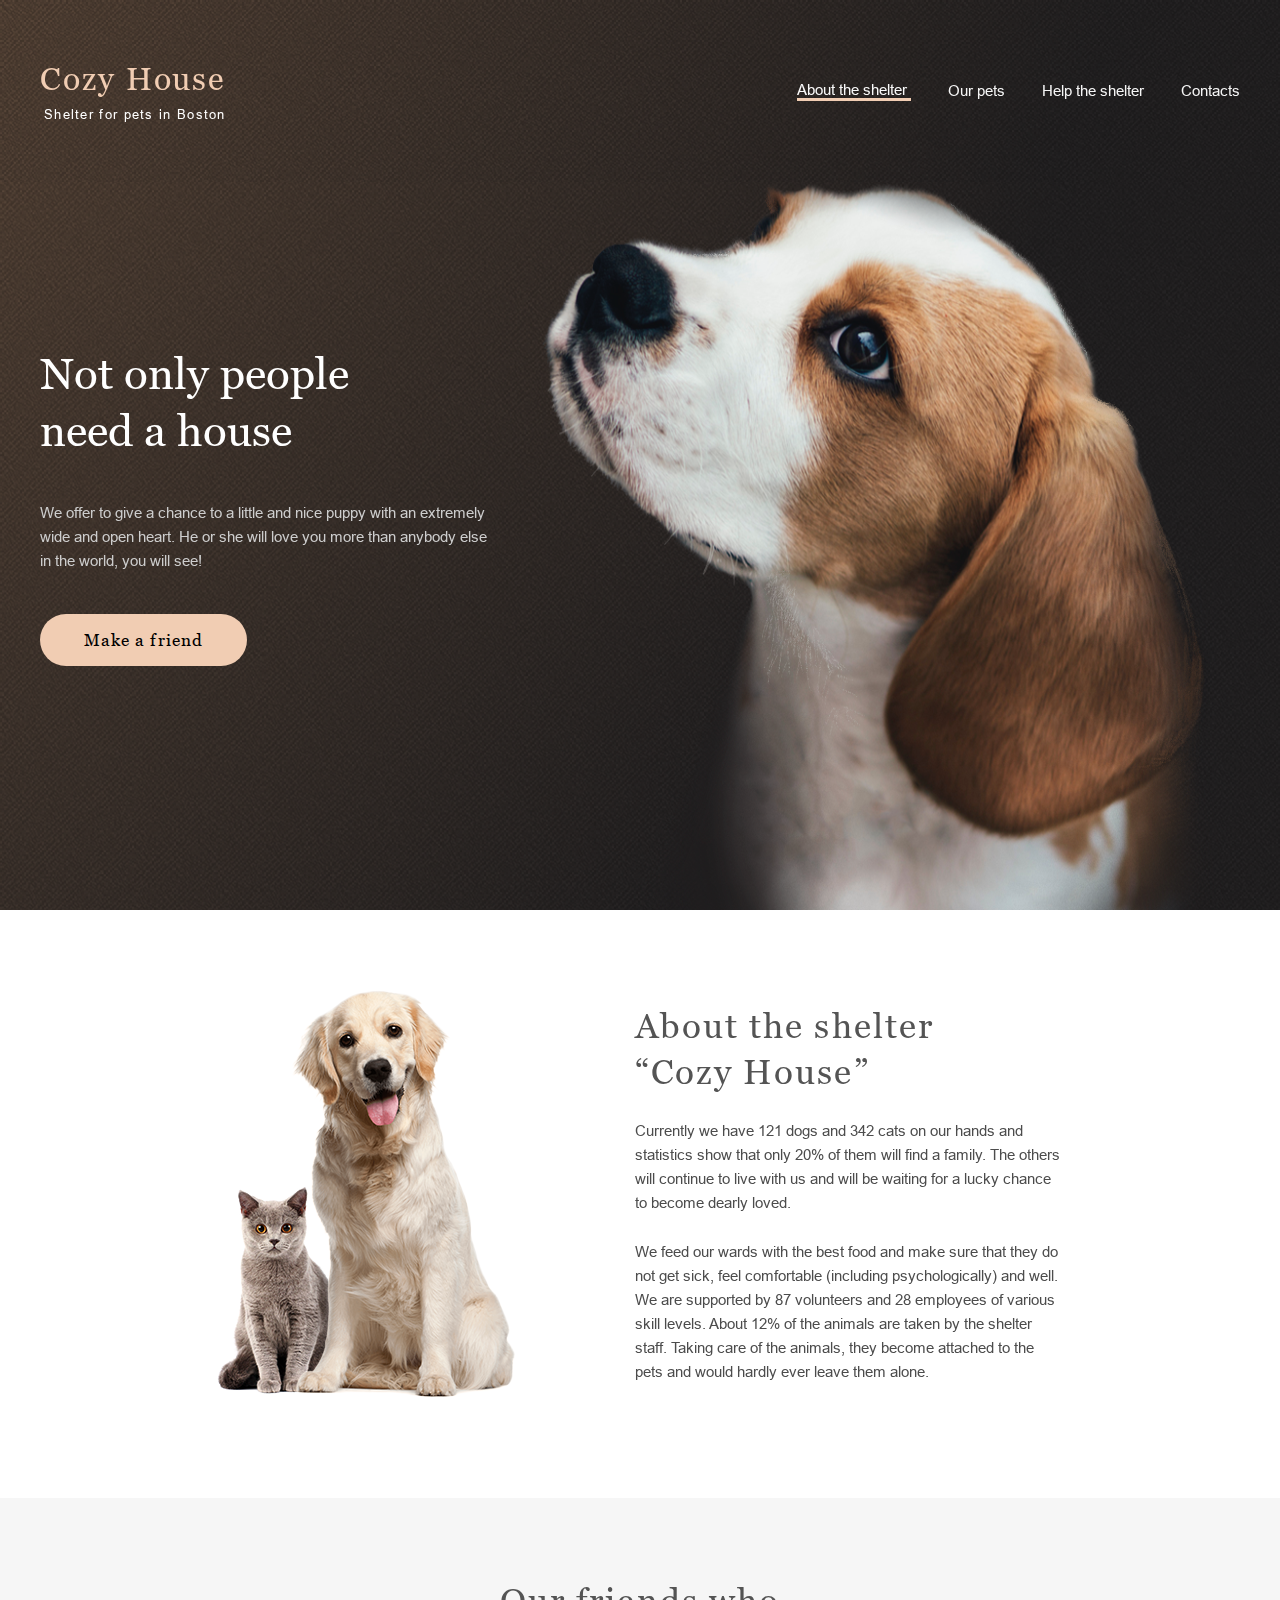
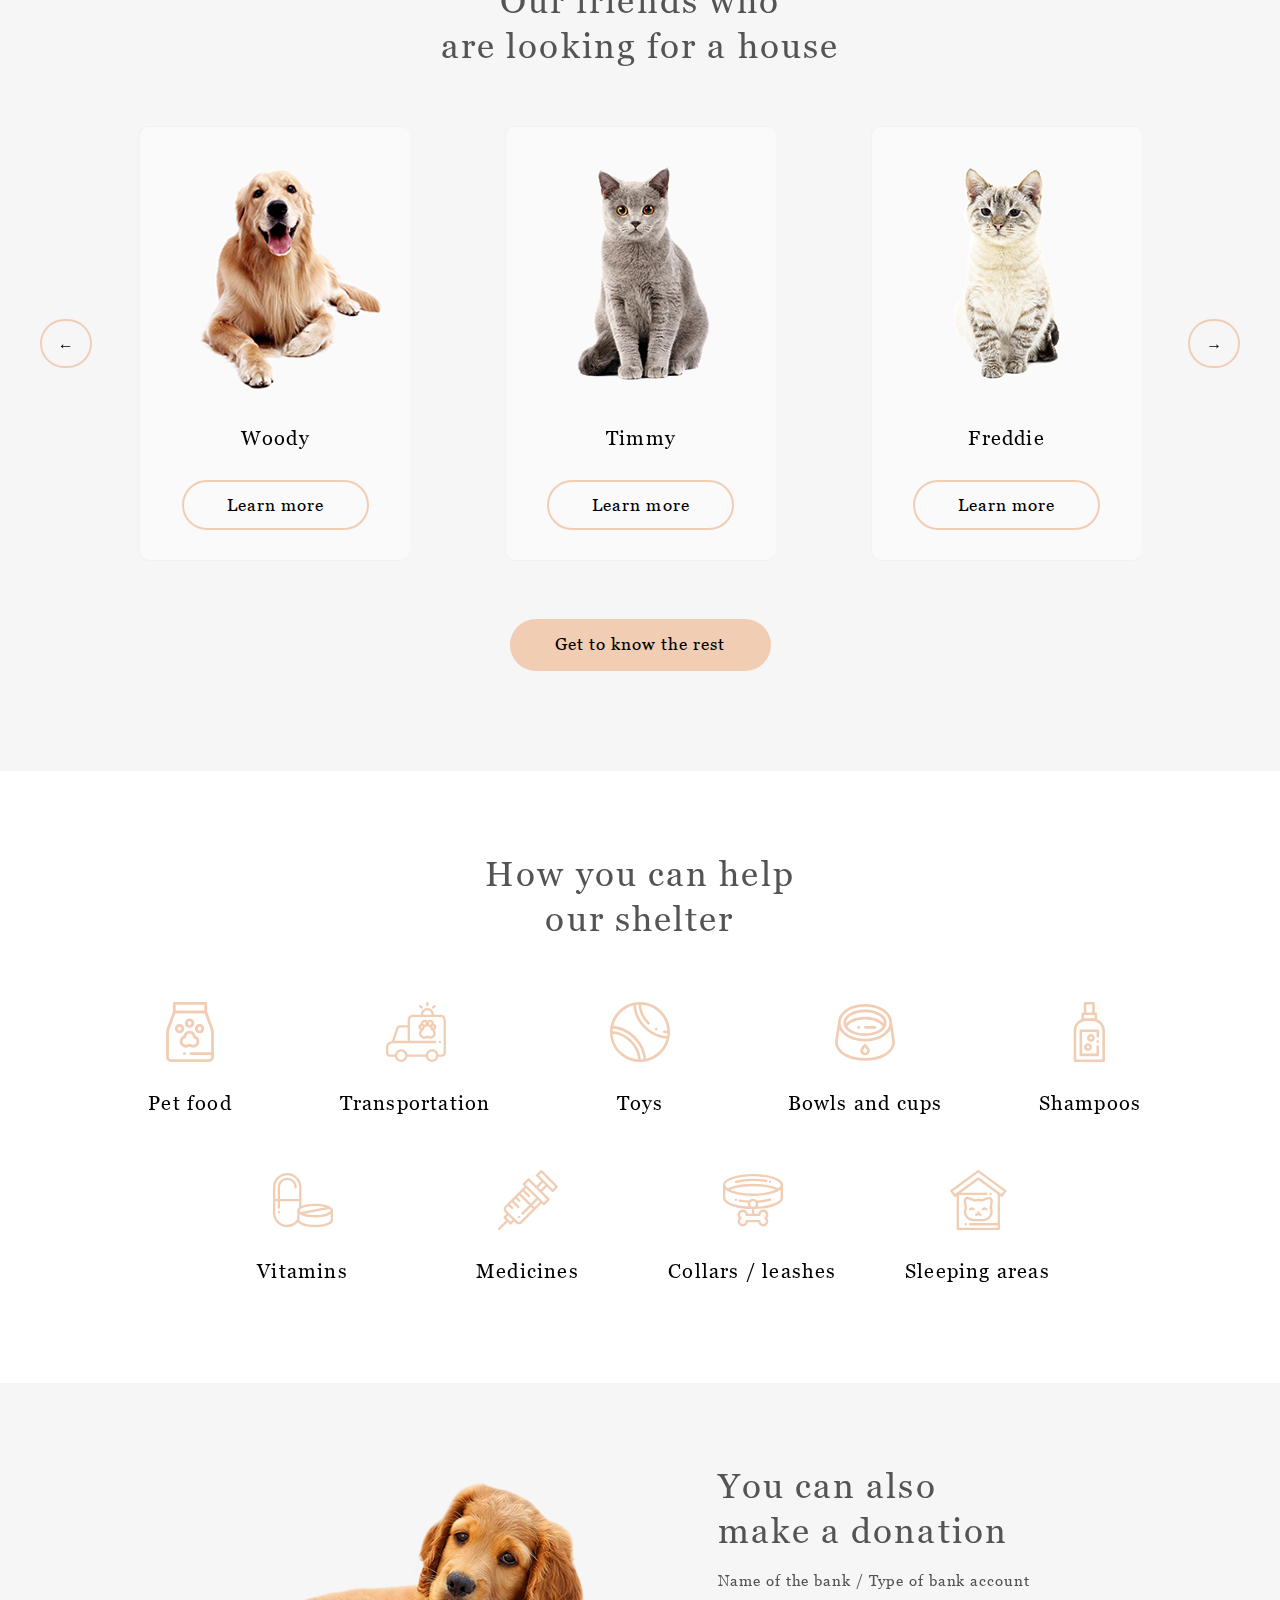
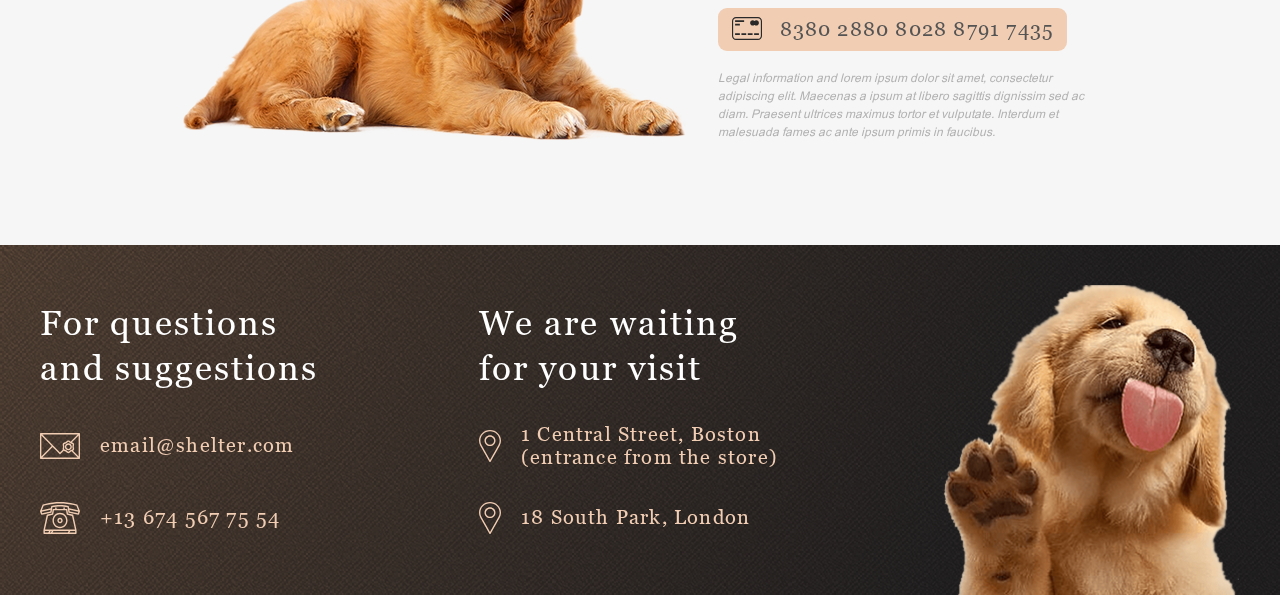
==== commit 42884e16: "fix: fix modal window information show, copy code for create random pictures from the main page" ====
--- a/pages/main/index.html
+++ b/pages/main/index.html
@@ -94,61 +94,7 @@
           <button class="pagination_button button_prev" type="button">
             &larr;
           </button>
-          <div class="items-container">
-            <!-- <div class="friends__items_item" data-pet="Katrine">
-              <div class="item_inner" data-pet="Katrine">
-                  <img class="pet-photo-front"
-                    src="../../assets/images/pets/katrine.png"
-                    alt="Katerine the cat"
-                    data-pet="Katrine"
-                  />
-                  <h4 class="friends__item_title front" data-pet="Katrine">Katrine</h4>
-                  <button
-                    class="friends__item_button button front"
-                    type="button"
-                    data-pet="Katrine"
-                  >
-                    Learn more
-                  </button>
-              </div>
-            </div>
-            <div class="friends__items_item" data-pet="Jennifer">
-              <div class="item_inner" data-pet="Jennifer">
-                  <img
-                    class="pet-photo-front"
-                    src="../../assets/images/pets/jennifer.png"
-                    alt="Jennifer the puppy"
-                    data-pet="Jennifer"
-                  />
-                  <h4 class="friends__item_title front" data-pet="Jennifer">Jennifer</h4>
-                  <button
-                    class="friends__item_button button front"
-                    type="button"
-                    data-pet="Jennifer"
-                  >
-                    Learn more
-                  </button>
-                </div>
-              </div>
-            <div class="friends__items_item" data-pet="Woody">
-              <div class="item_inner" data-pet="Woody">
-                  <img
-                  class="pet-photo-front"
-                    src="../../assets/images/pets/woody.png"
-                    alt="Woody the dog"
-                    data-pet="Woody"
-                  />
-                  <h4 class="friends__item_title front" data-pet="Woody">Woody</h4>
-                  <button
-                    class="friends__item_button button front"
-                    type="button"
-                    data-pet="Woody"
-                  >
-                    Learn more
-                  </button>
-              </div>
-            </div> -->
-          </div>
+          <div class="items-container"></div>
           <button class="pagination_button button_next" type="button">
             &rarr;
           </button>
--- a/pages/main/style.css
+++ b/pages/main/style.css
@@ -602,13 +602,14 @@
   width: 100%;
   display: flex;
   justify-content: space-around;
-  align-items: center;
+  align-items: flex-start;
   overflow: hidden;
 }
 
 .friends__items_item {
   position: inherit;
-  flex-basis: 270px;
+  flex: 0 0 270px;
+  /* flex-basis: 270px; */
   height: 435px;
   border: 1px solid #f1f1f1;
   border-radius: 9px;
@@ -1199,7 +1200,7 @@
 }
 
 .popup-close {
-  margin-right: px;
+  /* margin-right: 20px; */
   margin-left: auto;
   text-align: center;
   padding-top: 10px;
